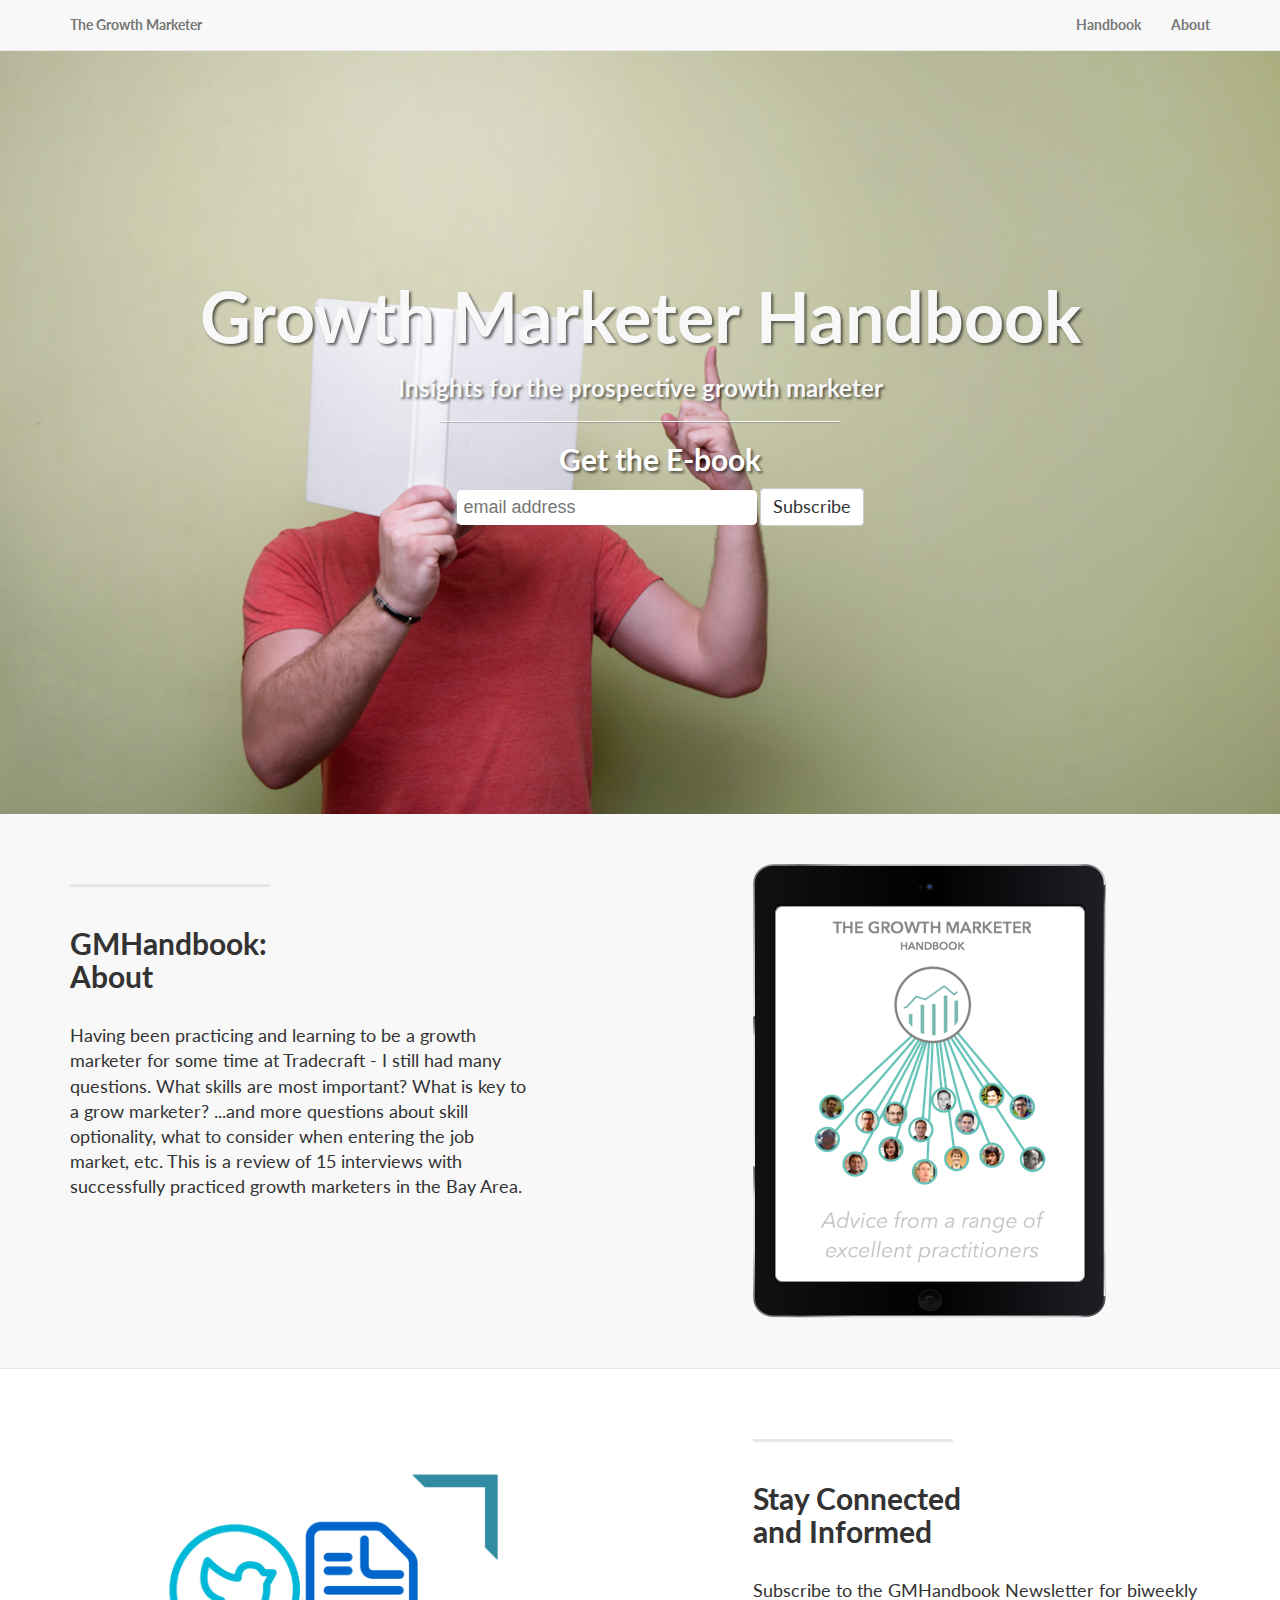
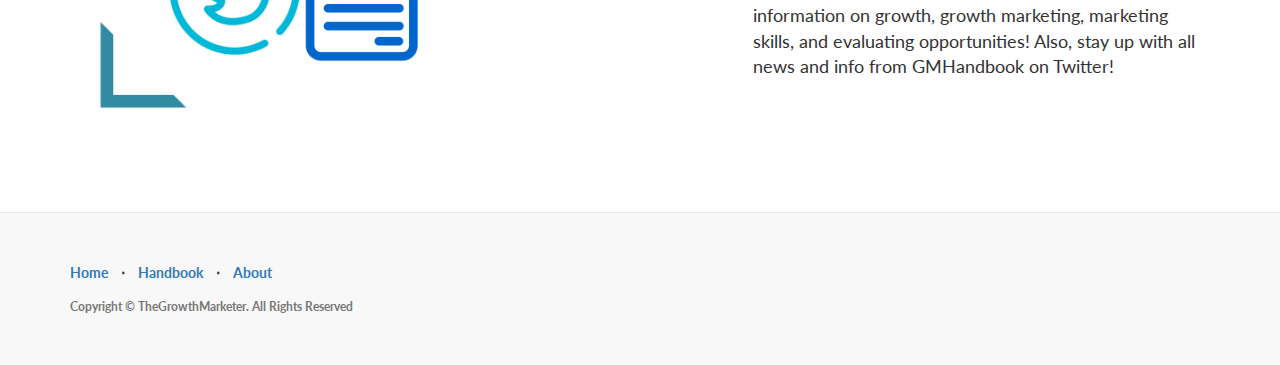
==== about/index.html @ 2b4c88ae "Directory restructure" ====
<!DOCTYPE html>
<html lang="en"><head>

    <meta charset="utf-8">
    <meta http-equiv="X-UA-Compatible" content="IE=edge">
    <meta name="viewport" content="width=device-width, initial-scale=1">
    <meta name="description" content="">
    <meta name="author" content="">

    <title>Growth Marketer Handbook</title>

    <!-- Bootstrap Core CSS -->
    <link href="../css/bootstrap.min.css" rel="stylesheet">

    <!-- Custom CSS -->
    <link href="../css/landing-page.css" rel="stylesheet">

    <!-- MailChimp Signup Form -->
    <link href="../css/signupform.css" rel="stylesheet">

<!--End mc_embed_signup-->

    <!-- Custom Fonts -->
    <link href="font-awesome/css/font-awesome.min.css" rel="stylesheet" type="text/css">
    <link href="http://fonts.googleapis.com/css?family=Lato:300,400,700,300italic,400italic,700italic" rel="stylesheet" type="text/css">

    <!-- HTML5 Shim and Respond.js IE8 support of HTML5 elements and media queries -->
    <!-- WARNING: Respond.js doesn't work if you view the page via file:// -->
    <!--[if lt IE 9]>
        <script src="https://oss.maxcdn.com/libs/html5shiv/3.7.0/html5shiv.js"></script>
        <script src="https://oss.maxcdn.com/libs/respond.js/1.4.2/respond.min.js"></script>
    <![endif]-->

    <script src="http://ajax.googleapis.com/ajax/libs/jquery/2.1.3/jquery.min.js"></script>

    <script>
    function isValidEmailAddress(emailAddress) {
    var pattern = new RegExp(/^((([a-z]|\d|[!#\$%&'\*\+\-\/=\?\^_`{\|}~]|[\u00A0-\uD7FF\uF900-\uFDCF\uFDF0-\uFFEF])+(\.([a-z]|\d|[!#\$%&'\*\+\-\/=\?\^_`{\|}~]|[\u00A0-\uD7FF\uF900-\uFDCF\uFDF0-\uFFEF])+)*)|((\x22)((((\x20|\x09)*(\x0d\x0a))?(\x20|\x09)+)?(([\x01-\x08\x0b\x0c\x0e-\x1f\x7f]|\x21|[\x23-\x5b]|[\x5d-\x7e]|[\u00A0-\uD7FF\uF900-\uFDCF\uFDF0-\uFFEF])|(\\([\x01-\x09\x0b\x0c\x0d-\x7f]|[\u00A0-\uD7FF\uF900-\uFDCF\uFDF0-\uFFEF]))))*(((\x20|\x09)*(\x0d\x0a))?(\x20|\x09)+)?(\x22)))@((([a-z]|\d|[\u00A0-\uD7FF\uF900-\uFDCF\uFDF0-\uFFEF])|(([a-z]|\d|[\u00A0-\uD7FF\uF900-\uFDCF\uFDF0-\uFFEF])([a-z]|\d|-|\.|_|~|[\u00A0-\uD7FF\uF900-\uFDCF\uFDF0-\uFFEF])*([a-z]|\d|[\u00A0-\uD7FF\uF900-\uFDCF\uFDF0-\uFFEF])))\.)+(([a-z]|[\u00A0-\uD7FF\uF900-\uFDCF\uFDF0-\uFFEF])|(([a-z]|[\u00A0-\uD7FF\uF900-\uFDCF\uFDF0-\uFFEF])([a-z]|\d|-|\.|_|~|[\u00A0-\uD7FF\uF900-\uFDCF\uFDF0-\uFFEF])*([a-z]|[\u00A0-\uD7FF\uF900-\uFDCF\uFDF0-\uFFEF])))\.?$/i);
    return pattern.test(emailAddress);
};
    $(document).ready(function(){
        $("#mc-embedded-subscribe-form").submit(function(){
            if(isValidEmailAddress($(".email").val())){
                $(this).hide()
                $(".hide-first").show()
                $("#notification-container").hide()
            } else{
                $("#notification-container").show()
            }
        })
    })
    </script>

<style id="style-1-cropbar-clipper">/* Copyright 2014 Evernote Corporation. All rights reserved. */
.en-markup-crop-options {
    top: 18px !important;
    left: 50% !important;
    margin-left: -100px !important;
    width: 200px !important;
    border: 2px rgba(255,255,255,.38) solid !important;
    border-radius: 4px !important;
}

.en-markup-crop-options div div:first-of-type {
    margin-left: 0px !important;
}
</style></head>

<body data-feedly-mini="yes">

    <!-- Navigation -->
    <nav class="navbar navbar-default navbar-fixed-top topnav" role="navigation">
        <div class="container topnav">
            <!-- Brand and toggle get grouped for better mobile display -->
            <div class="navbar-header">
                <button type="button" class="navbar-toggle" data-toggle="collapse" data-target="#bs-example-navbar-collapse-1">
                    <span class="sr-only">Toggle navigation</span>
                    <span class="icon-bar"></span>
                    <span class="icon-bar"></span>
                    <span class="icon-bar"></span>
                </button>
                <a class="navbar-brand topnav" href="../">The Growth Marketer</a>
            </div>
            <!-- Collect the nav links, forms, and other content for toggling -->
            <div class="collapse navbar-collapse" id="bs-example-navbar-collapse-1">
                <ul class="nav navbar-nav navbar-right">
                    <li>
                        <a href="../handbook/">Handbook</a>
                    </li>
                    <li>
                        <a href="../about/">About</a>
                    </li>
                </ul>
            </div>
            <!-- /.navbar-collapse -->
        </div>
        <!-- /.container -->
    </nav>


    <!-- Header -->
    <a name="about"></a>
    <div class="intro-header">
        <div class="container">

            <div class="row">
                <div class="col-lg-12">
                    <div class="intro-message">
                        <h1>Growth Marketer Handbook</h1>
                        <h3>Insights for the prospective growth marketer</h3>
                        <hr class="intro-divider">
                        <ul class="list intro-social-buttons">
                            <li>
                                <!-- <a href="#" class="btn btn-default btn-lg"><i class="fa fa-twitter fa-fw"></i> <span class="network-name">Twitter</span></a> -->
                                <h2 class="call-to-action">Get the E-book
                                </h2>
                            </li>
                            <li>
                                 <!-- <a href="#" class="btn btn-default btn-lg"><i class="fa fa-envelope fa-fw"></i> <span class="network-name">Subscribe</span></a>  -->

                             <form action="http://codyjuric.us10.list-manage.com/subscribe/post?u=eee4313e2966225a97783e70d&amp;id=62a7639337&amp;c=?" method="post" id="mc-embedded-subscribe-form" name="mc-embedded-subscribe-form" class="validate" target="_blank" novalidate>
                                <div id="mc_embed_signup">

                                    <div id="mc_embed_signup_scroll">
                                    <!-- <label for="mce-EMAIL">Newsletter</label> -->
                                        <input type="email" value="" name="EMAIL" class="email" id="mce-EMAIL" placeholder="email address" required>
                                        <!-- real people should not fill this in and expect good things - do not remove this or risk form bot signups-->
                                        <div style="position: absolute; left: -5000px;">
                                            <input type="text" name="b_eee4313e2966225a97783e70d_62a7639337" tabindex="-1" value="">
                                        </div>

                                    </div>
                                </div>
                                <input type="submit" value="Subscribe" name="subscribe" id="mc-embedded-subscribe" class="btn btn-default btn-md submit-button"> 
                             </form>
                                                          
                                <div id="notification-container">Please enter an email ya hear</div>

                            </li>
                            <li class="list">
                                <a href="https://gumroad.com/products/HNDI" class="btn btn-default btn-lg hide-first"><i class="fa fa-book fa-fw"></i> <span class="network-name">Get Book</span></a>
                                <a href="https://twitter.com/thegrowthmarktr" class="btn btn-default btn-lg hide-first"><i class="fa fa-twitter fa-fw"></i> <span class="network-name">Twitter</span></a>
                            </li>
                        </ul>
                        </div>
                    </div>
                </div>
            </div>

        </div>
        <!-- /.container -->

    </div>
    <!-- /.intro-header -->

    <!-- Page Content -->

	<a name="services"></a>
    <div class="content-section-a">

        <div class="container">
            <div class="row">
                <div class="col-lg-5 col-sm-6">
                    <hr class="section-heading-spacer">
                    <div class="clearfix"></div>
                    <h2 class="section-heading">GMHandbook:<br>About</h2>
                    <p class="lead">Having been practicing and learning to be a growth marketer for some time at Tradecraft - I still had many questions. What skills are most important? What is key to a grow marketer? ...and more questions about skill optionality, what to consider when entering the job market, etc. This is a review of 15 interviews with successfully practiced growth marketers in the Bay Area.</p>
                </div>
                <div class="col-lg-5 col-lg-offset-2 col-sm-6">
                    <img class="img-responsive" src="../img/iPadAir_gmhandbook_cover.png" alt="">
                </div>
            </div>

        </div>
        <!-- /.container -->

    </div>
    <!-- /.content-section-a -->

    <div class="content-section-b">

        <div class="container">

            <div class="row">
                <div class="col-lg-5 col-lg-offset-1 col-sm-push-6  col-sm-6">
                    <hr class="section-heading-spacer">
                    <div class="clearfix"></div>
                    <h2 class="section-heading">Stay Connected<br>and Informed</h2>
                    <p class="lead">Subscribe to the GMHandbook Newsletter for biweekly information on growth, growth marketing, marketing skills, and evaluating opportunities! Also, stay up with all news and info from GMHandbook on Twitter!</p>
                </div>
                <div class="col-lg-5 col-sm-pull-6  col-sm-6">
                    <img class="img-responsive" src="../img/Connections.png" alt="">
                </div>
            </div>

        </div>
        <!-- /.container -->

    </div>
    <!-- /.content-section-b -->

    </div>
    <!-- /.banner -->

    <!-- Footer -->
    <footer>
        <div class="container">
            <div class="row">
                <div class="col-lg-12">
                    <ul class="list-inline">
                        <li>
                            <a href="../">Home</a>
                        </li>
                        <li class="footer-menu-divider">⋅</li>
                        <li>
                            <a href="../handbook/">Handbook</a>
                        </li>
                        <li class="footer-menu-divider">⋅</li>
                        <li>
                            <a href="../about/">About</a>
                        </li>
                    </ul>
                    <p class="copyright text-muted small">Copyright © TheGrowthMarketer. All Rights Reserved</p>
                </div>
            </div>
        </div>
    </footer>

    <!-- jQuery -->
    <script src="../js/jquery.js"></script>

    <!-- Bootstrap Core JavaScript -->
    <script src="../js/bootstrap.min.js"></script>




<div id="feedly-mini" title="feedly Mini tookit"></div></body></html>
---- css/landing-page.css ----
/*!
 * Start Bootstrap - Landing Page Bootstrap Theme (http://startbootstrap.com)
 * Code licensed under the Apache License v2.0.
 * For details, see http://www.apache.org/licenses/LICENSE-2.0.
 */

body,
html {
    width: 100%;
    height: 100%;
}

body,
h1,
h2,
h3,
h4,
h5,
h6 {
    font-family: "Lato","Helvetica Neue",Helvetica,Arial,sans-serif;
    font-weight: 700;
}

.topnav {
    font-size: 14px; 
}

.lead {
    font-size: 18px;
    font-weight: 400;
}

.intro-header {
    padding-top: 50px; /* If you're making other pages, make sure there is 50px of padding to make sure the navbar doesn't overlap content! */
    padding-bottom: 50px;
    text-align: center;
    color: #f8f8f8;
    background: url(../img/bookandfinger.png) no-repeat center center;
    background-size: cover;
}

.intro-message {
    position: relative;
    padding-top: 20%;
    padding-bottom: 20%;
}

.intro-message > h1 {
    margin: 0;
    text-shadow: 2px 2px 3px rgba(0,0,0,0.6);
    font-size: 5em;
}

.intro-divider {
    width: 400px;
    border-top: 1px solid #f8f8f8;
    border-bottom: 1px solid rgba(0,0,0,0.2);
}

.intro-message > h3 {
    text-shadow: 2px 2px 3px rgba(0,0,0,0.6);
}

@media(max-width:767px) {
    .intro-message {
        padding-bottom: 15%;
    }

    .intro-message > h1 {
        font-size: 3em;
    }

    ul.intro-social-buttons > li {
        display: block;
        margin-bottom: 20px;
        padding: 0;
    }

    ul.intro-social-buttons > li:last-child {
        margin-bottom: 0;
    }

    .intro-divider {
        width: 100%;
    }
}

.network-name {
    text-transform: uppercase;
    font-size: 14px;
    font-weight: 400;
    letter-spacing: 2px;
}

.content-section-a {
    padding: 50px 0;
    background-color: #f8f8f8;
}

.content-section-b {
    padding: 50px 0;
    border-top: 1px solid #e7e7e7;
    border-bottom: 1px solid #e7e7e7;
}

.section-heading {
    margin-bottom: 30px;
}

.section-heading-spacer {
    float: left;
    width: 200px;
    border-top: 3px solid #e7e7e7;
}

.banner {
    padding: 100px 0;
    color: #f8f8f8;
    background: url(../img/banner-bg.jpg) no-repeat center center;
    background-size: cover;
}

.banner h2 {
    margin: 0;
    text-shadow: 2px 2px 3px rgba(0,0,0,0.6);
    font-size: 3em;
}

.banner ul {
    margin-bottom: 0;
}

.banner-social-buttons {
    float: right;
    margin-top: 0;
}

@media(max-width:1199px) {
    ul.banner-social-buttons {
        float: left;
        margin-top: 15px;
    }
}

@media(max-width:767px) {
    .banner h2 {
        margin: 0;
        text-shadow: 2px 2px 3px rgba(0,0,0,0.6);
        font-size: 3em;
    }

    ul.banner-social-buttons > li {
        display: block;
        margin-bottom: 20px;
        padding: 0;
    }

    ul.banner-social-buttons > li:last-child {
        margin-bottom: 0;
    }
}

footer {
    padding: 50px 0;
    background-color: #f8f8f8;
}

p.copyright {
    margin: 15px 0 0;
}

.call-to-action{
    color: white;
    text-shadow: 2px 2px 3px rgba(0,0,0,0.6);
    padding-bottom: 4px;
}

.email  {
      width: 300px;
  border-radius: 5px;
  font-size: 18px;
  color:black;
  padding: 7px;
  border-width: 0px;
}

.submit-button {
    margin-top: -5px;
    padding:5px 12px;
    font-size: 18px;
    font-weight: 900px;
}

.list {
    list-style:none;
}

.hide-first {
    display:none;
}

#notification-container {
    color:black;
    display:none;
}
---- css/signupform.css ----
/*! Signup Form CSS */

#mc_embed_signup { 
	background:#fff; 
	clear:left; 
	font:14px Helvetica,Arial,sans-serif; 
	display:inline-block;
	border-radius: 5px;
}
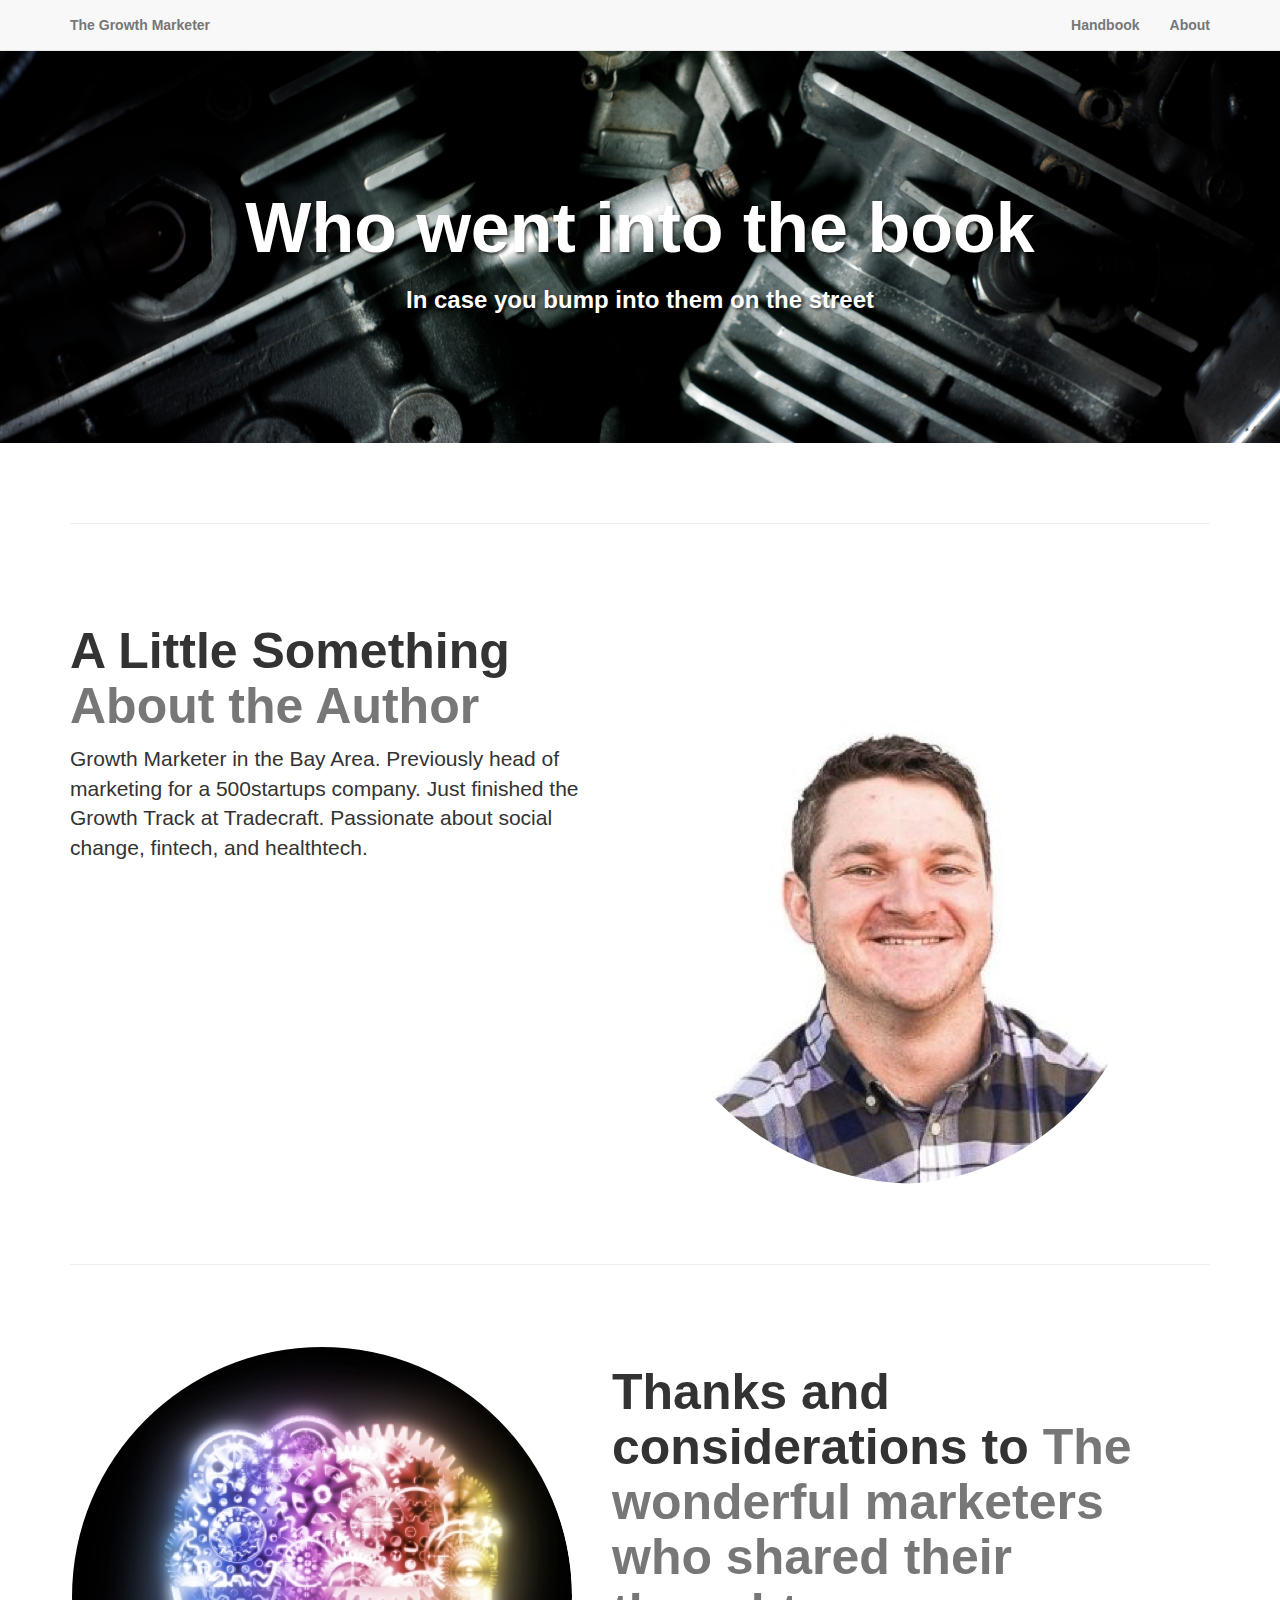
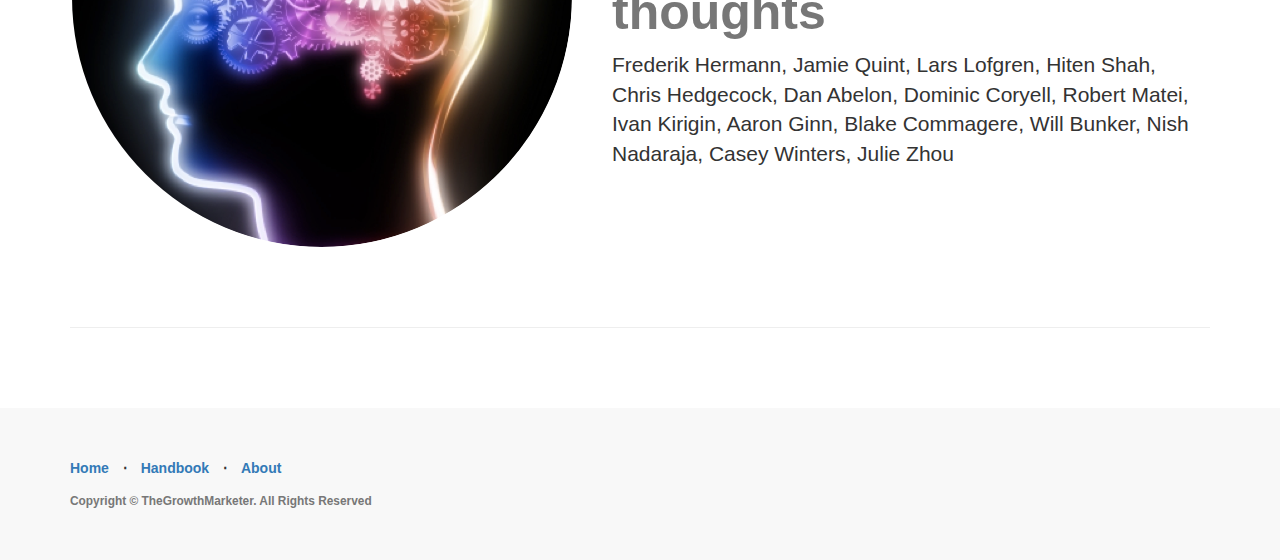
==== commit 5fb9b32b: "/download page + GA and GTM" ====
--- a/about/index.html
+++ b/about/index.html
@@ -1,5 +1,7 @@
 <!DOCTYPE html>
-<html lang="en"><head>
+<html lang="en">
+
+<head>
 
     <meta charset="utf-8">
     <meta http-equiv="X-UA-Compatible" content="IE=edge">
@@ -7,22 +9,13 @@
     <meta name="description" content="">
     <meta name="author" content="">
 
-    <title>Growth Marketer Handbook</title>
+    <title>About the Author</title>
 
     <!-- Bootstrap Core CSS -->
     <link href="../css/bootstrap.min.css" rel="stylesheet">
 
     <!-- Custom CSS -->
-    <link href="../css/landing-page.css" rel="stylesheet">
-
-    <!-- MailChimp Signup Form -->
-    <link href="../css/signupform.css" rel="stylesheet">
-
-<!--End mc_embed_signup-->
-
-    <!-- Custom Fonts -->
-    <link href="font-awesome/css/font-awesome.min.css" rel="stylesheet" type="text/css">
-    <link href="http://fonts.googleapis.com/css?family=Lato:300,400,700,300italic,400italic,700italic" rel="stylesheet" type="text/css">
+    <link href="../css/one-page-wonder.css" rel="stylesheet">
 
     <!-- HTML5 Shim and Respond.js IE8 support of HTML5 elements and media queries -->
     <!-- WARNING: Respond.js doesn't work if you view the page via file:// -->
@@ -30,43 +23,37 @@
         <script src="https://oss.maxcdn.com/libs/html5shiv/3.7.0/html5shiv.js"></script>
         <script src="https://oss.maxcdn.com/libs/respond.js/1.4.2/respond.min.js"></script>
     <![endif]-->
+    
+    
+    <!-- Google Analytics -->
+    <script>
+  (function(i,s,o,g,r,a,m){i['GoogleAnalyticsObject']=r;i[r]=i[r]||function(){
+  (i[r].q=i[r].q||[]).push(arguments)},i[r].l=1*new Date();a=s.createElement(o),
+  m=s.getElementsByTagName(o)[0];a.async=1;a.src=g;m.parentNode.insertBefore(a,m)
+  })(window,document,'script','//www.google-analytics.com/analytics.js','ga');
 
-    <script src="http://ajax.googleapis.com/ajax/libs/jquery/2.1.3/jquery.min.js"></script>
+  ga('create', 'UA-63482812-1', 'auto');
+  ga('send', 'pageview');
 
-    <script>
-    function isValidEmailAddress(emailAddress) {
-    var pattern = new RegExp(/^((([a-z]|\d|[!#\$%&'\*\+\-\/=\?\^_`{\|}~]|[\u00A0-\uD7FF\uF900-\uFDCF\uFDF0-\uFFEF])+(\.([a-z]|\d|[!#\$%&'\*\+\-\/=\?\^_`{\|}~]|[\u00A0-\uD7FF\uF900-\uFDCF\uFDF0-\uFFEF])+)*)|((\x22)((((\x20|\x09)*(\x0d\x0a))?(\x20|\x09)+)?(([\x01-\x08\x0b\x0c\x0e-\x1f\x7f]|\x21|[\x23-\x5b]|[\x5d-\x7e]|[\u00A0-\uD7FF\uF900-\uFDCF\uFDF0-\uFFEF])|(\\([\x01-\x09\x0b\x0c\x0d-\x7f]|[\u00A0-\uD7FF\uF900-\uFDCF\uFDF0-\uFFEF]))))*(((\x20|\x09)*(\x0d\x0a))?(\x20|\x09)+)?(\x22)))@((([a-z]|\d|[\u00A0-\uD7FF\uF900-\uFDCF\uFDF0-\uFFEF])|(([a-z]|\d|[\u00A0-\uD7FF\uF900-\uFDCF\uFDF0-\uFFEF])([a-z]|\d|-|\.|_|~|[\u00A0-\uD7FF\uF900-\uFDCF\uFDF0-\uFFEF])*([a-z]|\d|[\u00A0-\uD7FF\uF900-\uFDCF\uFDF0-\uFFEF])))\.)+(([a-z]|[\u00A0-\uD7FF\uF900-\uFDCF\uFDF0-\uFFEF])|(([a-z]|[\u00A0-\uD7FF\uF900-\uFDCF\uFDF0-\uFFEF])([a-z]|\d|-|\.|_|~|[\u00A0-\uD7FF\uF900-\uFDCF\uFDF0-\uFFEF])*([a-z]|[\u00A0-\uD7FF\uF900-\uFDCF\uFDF0-\uFFEF])))\.?$/i);
-    return pattern.test(emailAddress);
-};
-    $(document).ready(function(){
-        $("#mc-embedded-subscribe-form").submit(function(){
-            if(isValidEmailAddress($(".email").val())){
-                $(this).hide()
-                $(".hide-first").show()
-                $("#notification-container").hide()
-            } else{
-                $("#notification-container").show()
-            }
-        })
-    })
-    </script>
+</script>
 
-<style id="style-1-cropbar-clipper">/* Copyright 2014 Evernote Corporation. All rights reserved. */
-.en-markup-crop-options {
-    top: 18px !important;
-    left: 50% !important;
-    margin-left: -100px !important;
-    width: 200px !important;
-    border: 2px rgba(255,255,255,.38) solid !important;
-    border-radius: 4px !important;
-}
+<!-- Google Analytics [End]-->
 
-.en-markup-crop-options div div:first-of-type {
-    margin-left: 0px !important;
-}
-</style></head>
+</head>
 
-<body data-feedly-mini="yes">
+<body>
+
+
+<!-- Google Tag Manager -->
+<noscript><iframe src="//www.googletagmanager.com/ns.html?id=GTM-56KPLP"
+height="0" width="0" style="display:none;visibility:hidden"></iframe></noscript>
+<script>(function(w,d,s,l,i){w[l]=w[l]||[];w[l].push({'gtm.start':
+new Date().getTime(),event:'gtm.js'});var f=d.getElementsByTagName(s)[0],
+j=d.createElement(s),dl=l!='dataLayer'?'&l='+l:'';j.async=true;j.src=
+'//www.googletagmanager.com/gtm.js?id='+i+dl;f.parentNode.insertBefore(j,f);
+})(window,document,'script','dataLayer','GTM-56KPLP');</script>
+<!-- End Google Tag Manager -->
+
 
     <!-- Navigation -->
     <nav class="navbar navbar-default navbar-fixed-top topnav" role="navigation">
@@ -97,118 +84,53 @@
         <!-- /.container -->
     </nav>
 
+    <!-- Full Width Image Header -->
+    <header class="header-image">
+        <div class="headline">
+            <div class="container">
+                <h1>Who went into the book</h1>
+                <h3>In case you bump into them on the street</h3>
+            </div>
+        </div>
+    </header>
 
-    <!-- Header -->
-    <a name="about"></a>
-    <div class="intro-header">
-        <div class="container">
+    <!-- Page Content -->
+    <div class="container">
 
-            <div class="row">
-                <div class="col-lg-12">
-                    <div class="intro-message">
-                        <h1>Growth Marketer Handbook</h1>
-                        <h3>Insights for the prospective growth marketer</h3>
-                        <hr class="intro-divider">
-                        <ul class="list intro-social-buttons">
-                            <li>
-                                <!-- <a href="#" class="btn btn-default btn-lg"><i class="fa fa-twitter fa-fw"></i> <span class="network-name">Twitter</span></a> -->
-                                <h2 class="call-to-action">Get the E-book
-                                </h2>
-                            </li>
-                            <li>
-                                 <!-- <a href="#" class="btn btn-default btn-lg"><i class="fa fa-envelope fa-fw"></i> <span class="network-name">Subscribe</span></a>  -->
+        <hr class="featurette-divider">
 
-                             <form action="http://codyjuric.us10.list-manage.com/subscribe/post?u=eee4313e2966225a97783e70d&amp;id=62a7639337&amp;c=?" method="post" id="mc-embedded-subscribe-form" name="mc-embedded-subscribe-form" class="validate" target="_blank" novalidate>
-                                <div id="mc_embed_signup">
+        <!-- First Featurette -->
+        <div class="featurette" id="about">
+            <img class="featurette-image img-circle img-responsive pull-right" src="../img/codyroundpic.png">
+            <h2 class="featurette-heading">A Little Something
+                <span class="text-muted">About the Author</span>
+            </h2>
+            <p class="lead">Growth Marketer in the Bay Area. Previously head of marketing for a 500startups company. Just finished the Growth Track at Tradecraft. Passionate about social change, fintech, and healthtech.</p>
+        </div>
 
-                                    <div id="mc_embed_signup_scroll">
-                                    <!-- <label for="mce-EMAIL">Newsletter</label> -->
-                                        <input type="email" value="" name="EMAIL" class="email" id="mce-EMAIL" placeholder="email address" required>
-                                        <!-- real people should not fill this in and expect good things - do not remove this or risk form bot signups-->
-                                        <div style="position: absolute; left: -5000px;">
-                                            <input type="text" name="b_eee4313e2966225a97783e70d_62a7639337" tabindex="-1" value="">
-                                        </div>
+        <hr class="featurette-divider">
 
-                                    </div>
-                                </div>
-                                <input type="submit" value="Subscribe" name="subscribe" id="mc-embedded-subscribe" class="btn btn-default btn-md submit-button"> 
-                             </form>
-                                                          
-                                <div id="notification-container">Please enter an email ya hear</div>
+        <!-- Second Featurette -->
+        <div class="featurette" id="services">
+            <img class="featurette-image img-circle img-responsive pull-left" src="../img/braingears.png">
+            <h2 class="featurette-heading">Thanks and considerations to
+                <span class="text-muted">The wonderful marketers who shared their thoughts</span>
+            </h2>
+            <p class="lead">Frederik Hermann, Jamie Quint, Lars Lofgren, Hiten Shah, Chris Hedgecock, Dan Abelon, Dominic Coryell, Robert Matei, Ivan Kirigin, Aaron Ginn, Blake Commagere, Will Bunker, Nish Nadaraja, Casey Winters, Julie Zhou</p>
+        </div>
 
-                            </li>
-                            <li class="list">
-                                <a href="https://gumroad.com/products/HNDI" class="btn btn-default btn-lg hide-first"><i class="fa fa-book fa-fw"></i> <span class="network-name">Get Book</span></a>
-                                <a href="https://twitter.com/thegrowthmarktr" class="btn btn-default btn-lg hide-first"><i class="fa fa-twitter fa-fw"></i> <span class="network-name">Twitter</span></a>
-                            </li>
-                        </ul>
-                        </div>
-                    </div>
-                </div>
-            </div>
-
-        </div>
-        <!-- /.container -->
+        <hr class="featurette-divider">
 
     </div>
-    <!-- /.intro-header -->
+    <!-- /.container -->
 
-    <!-- Page Content -->
-
-	<a name="services"></a>
-    <div class="content-section-a">
-
-        <div class="container">
-            <div class="row">
-                <div class="col-lg-5 col-sm-6">
-                    <hr class="section-heading-spacer">
-                    <div class="clearfix"></div>
-                    <h2 class="section-heading">GMHandbook:<br>About</h2>
-                    <p class="lead">Having been practicing and learning to be a growth marketer for some time at Tradecraft - I still had many questions. What skills are most important? What is key to a grow marketer? ...and more questions about skill optionality, what to consider when entering the job market, etc. This is a review of 15 interviews with successfully practiced growth marketers in the Bay Area.</p>
-                </div>
-                <div class="col-lg-5 col-lg-offset-2 col-sm-6">
-                    <img class="img-responsive" src="../img/iPadAir_gmhandbook_cover.png" alt="">
-                </div>
-            </div>
-
-        </div>
-        <!-- /.container -->
-
-    </div>
-    <!-- /.content-section-a -->
-
-    <div class="content-section-b">
-
-        <div class="container">
-
-            <div class="row">
-                <div class="col-lg-5 col-lg-offset-1 col-sm-push-6  col-sm-6">
-                    <hr class="section-heading-spacer">
-                    <div class="clearfix"></div>
-                    <h2 class="section-heading">Stay Connected<br>and Informed</h2>
-                    <p class="lead">Subscribe to the GMHandbook Newsletter for biweekly information on growth, growth marketing, marketing skills, and evaluating opportunities! Also, stay up with all news and info from GMHandbook on Twitter!</p>
-                </div>
-                <div class="col-lg-5 col-sm-pull-6  col-sm-6">
-                    <img class="img-responsive" src="../img/Connections.png" alt="">
-                </div>
-            </div>
-
-        </div>
-        <!-- /.container -->
-
-    </div>
-    <!-- /.content-section-b -->
-
-    </div>
-    <!-- /.banner -->
-
-    <!-- Footer -->
-    <footer>
-        <div class="container">
-            <div class="row">
-                <div class="col-lg-12">
-                    <ul class="list-inline">
-                        <li>
+        <!-- Footer -->
+        <footer>
+            <div class="container">
+                <div class="row">
+                    <div class="col-lg-12">
+                        <ul class="list-inline">
+                            <li>
                             <a href="../">Home</a>
                         </li>
                         <li class="footer-menu-divider">⋅</li>
@@ -221,10 +143,12 @@
                         </li>
                     </ul>
                     <p class="copyright text-muted small">Copyright © TheGrowthMarketer. All Rights Reserved</p>
+                    </div>
                 </div>
             </div>
-        </div>
-    </footer>
+        </footer>
+
+
 
     <!-- jQuery -->
     <script src="../js/jquery.js"></script>
@@ -232,7 +156,6 @@
     <!-- Bootstrap Core JavaScript -->
     <script src="../js/bootstrap.min.js"></script>
 
+</body>
 
-
-
-<div id="feedly-mini" title="feedly Mini tookit"></div></body></html>+</html>--- a/css/one-page-wonder.css
+++ b/css/one-page-wonder.css
@@ -0,0 +1,191 @@
+/*!
+ * Start Bootstrap - One Page Wonder HTML Template (http://startbootstrap.com)
+ * Code licensed under the Apache License v2.0.
+ * For details, see http://www.apache.org/licenses/LICENSE-2.0.
+ */
+
+body {
+    margin-top: 50px; /* Required padding for .navbar-fixed-top. Remove if using .navbar-static-top. Change if height of navigation changes. */
+}
+
+body, h1, h2, h3, h4, h5, h6 {
+  font-family: "Lato","Helvetica Neue",Helvetica,Arial,sans-serif;
+  font-weight: 700;
+}
+
+.topnav {
+    font-size:14px;
+}
+
+.header-image {
+    display: block;
+    width: 100%;
+    text-align: center;
+    background: url("../img/engine.jpg") no-repeat center center scroll;
+    -webkit-background-size: cover;
+    -moz-background-size: cover;
+    background-size: cover;
+    -o-background-size: cover;
+}
+
+.headline {
+    padding: 120px 0;
+}
+
+ .container h1 {
+    text-shadow: 2px 2px 3px rgba(0,0,0,0.6);
+    font-size: 5em;
+    color:white;
+}
+
+ .container h3 {
+    text-shadow: 2px 2px 3px rgba(0,0,0,0.6);
+    color:white;
+}
+
+.featurette-divider {
+    margin: 80px 0;
+}
+
+.featurette {
+    overflow: hidden;
+}
+
+.featurette-image.pull-left {
+    margin-right: 40px;
+}
+
+.featurette-image.pull-right {
+    margin-left: 40px;
+}
+
+.featurette-heading {
+    font-size: 50px;
+}
+
+footer {
+    padding: 50px 0;
+    background-color: #f8f8f8;
+}
+
+p.copyright {
+    margin: 15px 0 0;
+}
+
+@media(max-width:1200px) {
+    .headline h1 {
+        font-size: 140px;
+    }
+
+    .headline h2 {
+        font-size: 63px;
+    }
+
+    .featurette-divider {
+        margin: 50px 0;
+    }
+
+    .featurette-image.pull-left {
+        margin-right: 20px;
+    }
+
+    .featurette-image.pull-right {
+        margin-left: 20px;
+    }
+
+    .featurette-heading {
+        font-size: 35px;
+    }
+}
+
+@media(max-width:991px) {
+    .headline h1 {
+        font-size: 105px;
+    }
+
+    .headline h2 {
+        font-size: 50px;
+    }
+
+    .featurette-divider {
+        margin: 40px 0;
+    }
+
+    .featurette-image {
+        max-width: 50%;
+    }
+
+    .featurette-image.pull-left {
+        margin-right: 10px;
+    }
+
+    .featurette-image.pull-right {
+        margin-left: 10px;
+    }
+
+    .featurette-heading {
+        font-size: 30px;
+    }
+}
+
+@media(max-width:768px) {
+    .container {
+        margin: 0 15px;
+    }
+
+    .featurette-divider {
+        margin: 40px 0;
+    }
+
+    .featurette-heading {
+        font-size: 25px;
+    }
+}
+
+@media(max-width:668px) {
+    .headline h1 {
+        font-size: 70px;
+    }
+
+    .headline h2 {
+        font-size: 32px;
+    }
+
+    .featurette-divider {
+        margin: 30px 0;
+    }
+}
+
+@media(max-width:640px) {
+    .headline {
+        padding: 75px 0 25px 0;
+    }
+
+    .headline h1 {
+        font-size: 60px;
+    }
+
+    .headline h2 {
+        font-size: 30px;
+    }
+}
+
+@media(max-width:375px) {
+    .featurette-divider {
+        margin: 10px 0;
+    }
+
+    .featurette-image {
+        max-width: 100%;
+    }
+
+    .featurette-image.pull-left {
+        margin-right: 0;
+        margin-bottom: 10px;
+    }
+
+    .featurette-image.pull-right {
+        margin-bottom: 10px;
+        margin-left: 0;
+    }
+}
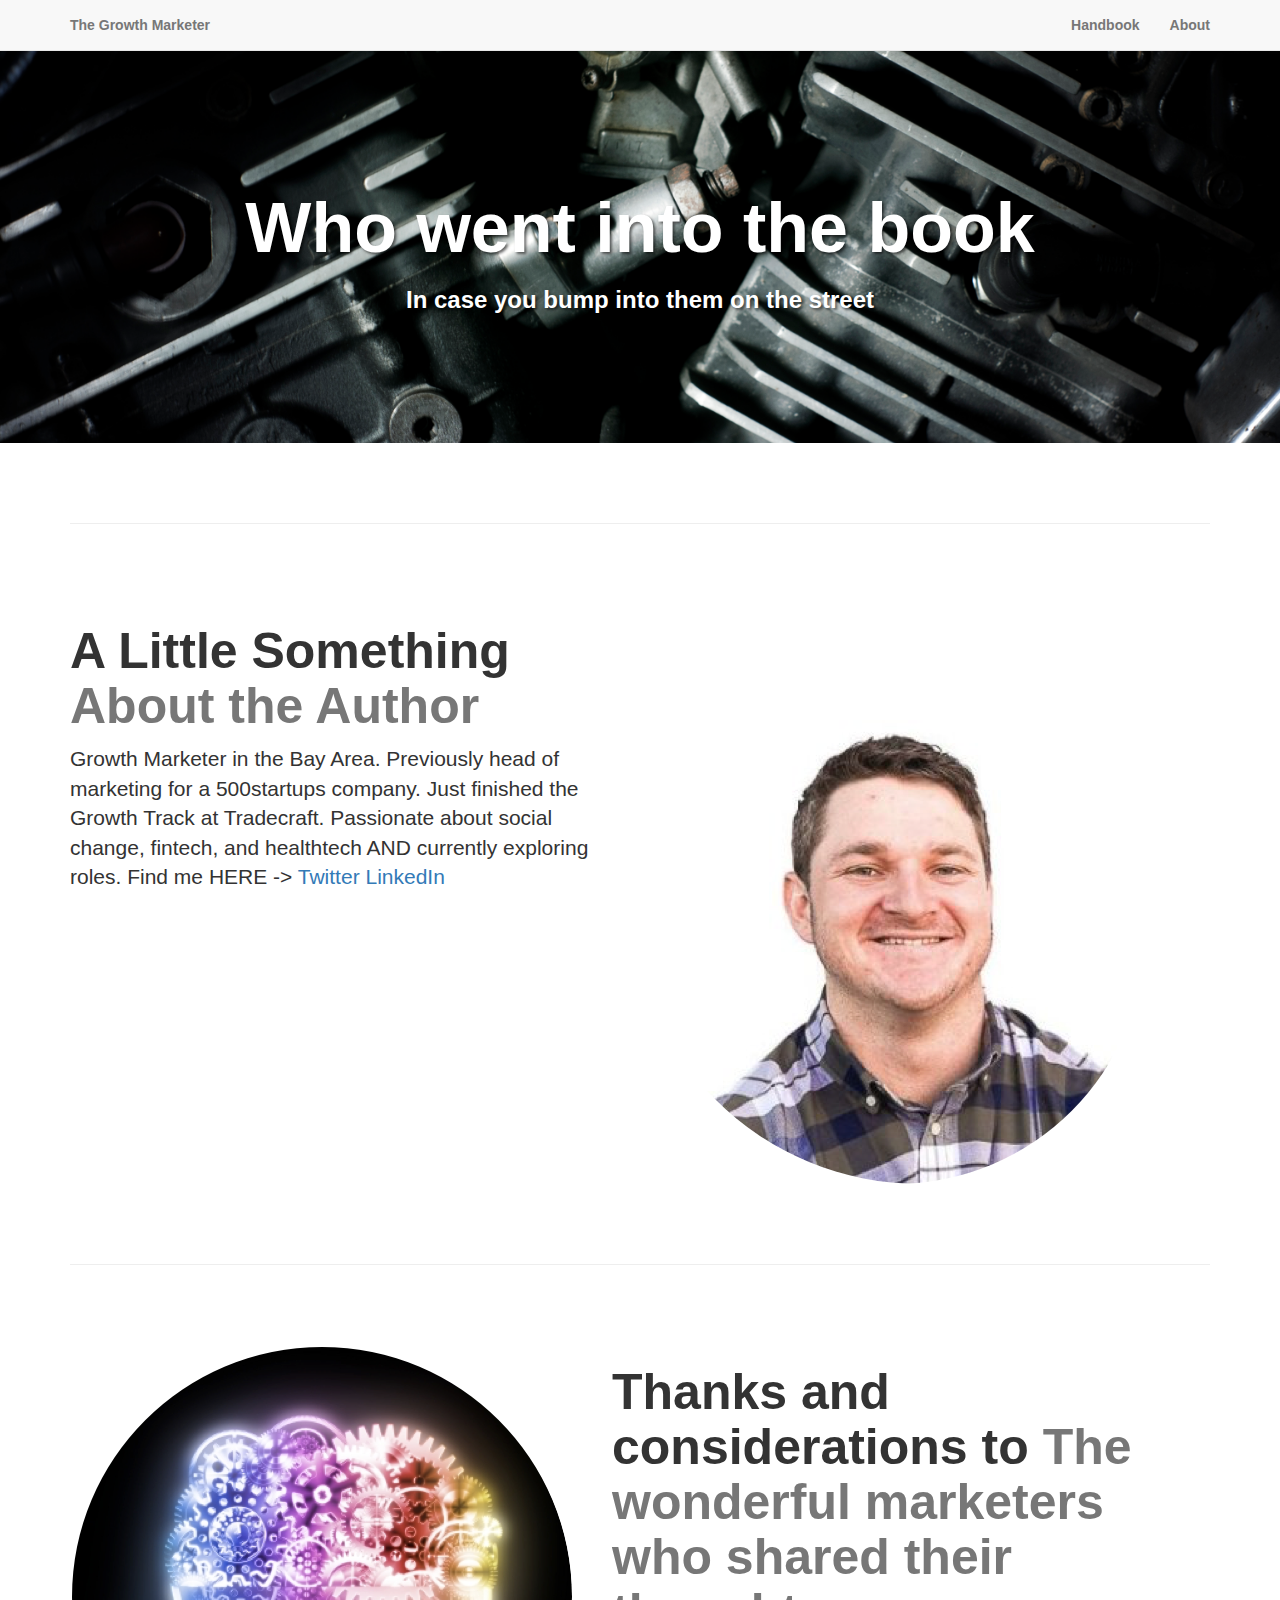
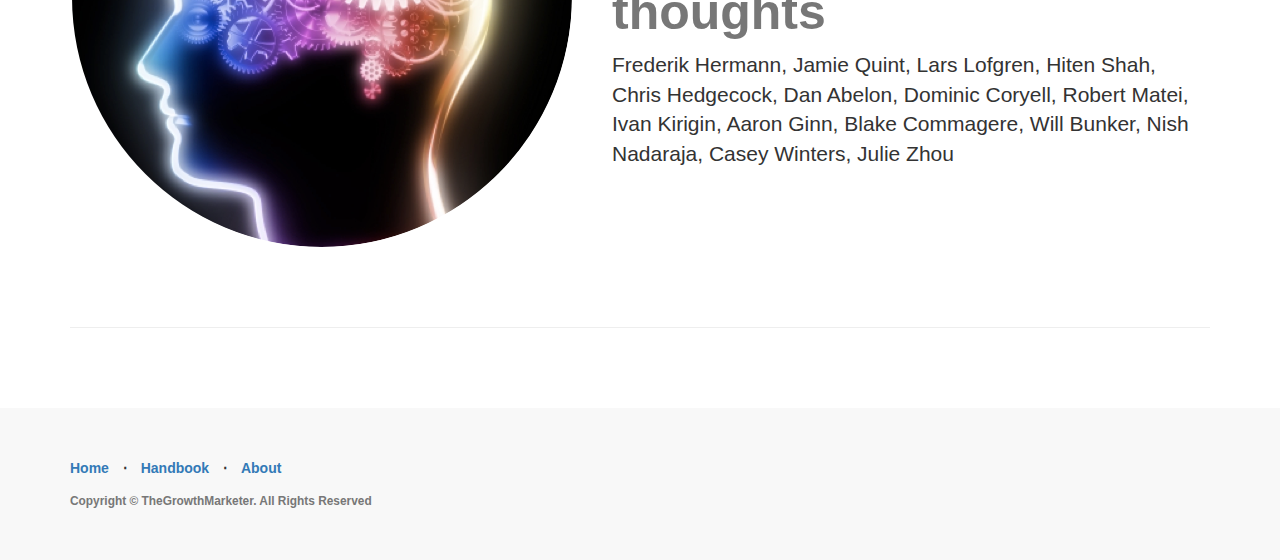
==== commit b4377344: "SumoMe and Profile Links" ====
--- a/about/index.html
+++ b/about/index.html
@@ -105,7 +105,7 @@
             <h2 class="featurette-heading">A Little Something
                 <span class="text-muted">About the Author</span>
             </h2>
-            <p class="lead">Growth Marketer in the Bay Area. Previously head of marketing for a 500startups company. Just finished the Growth Track at Tradecraft. Passionate about social change, fintech, and healthtech.</p>
+            <p class="lead">Growth Marketer in the Bay Area. Previously head of marketing for a 500startups company. Just finished the Growth Track at Tradecraft. Passionate about social change, fintech, and healthtech AND currently exploring roles. Find me HERE -> <a href="https://www.linkedin.com/in/codyjuric">Twitter</a> <a href="https://twitter.com/codyjuric">LinkedIn</a></p>
         </div>
 
         <hr class="featurette-divider">
